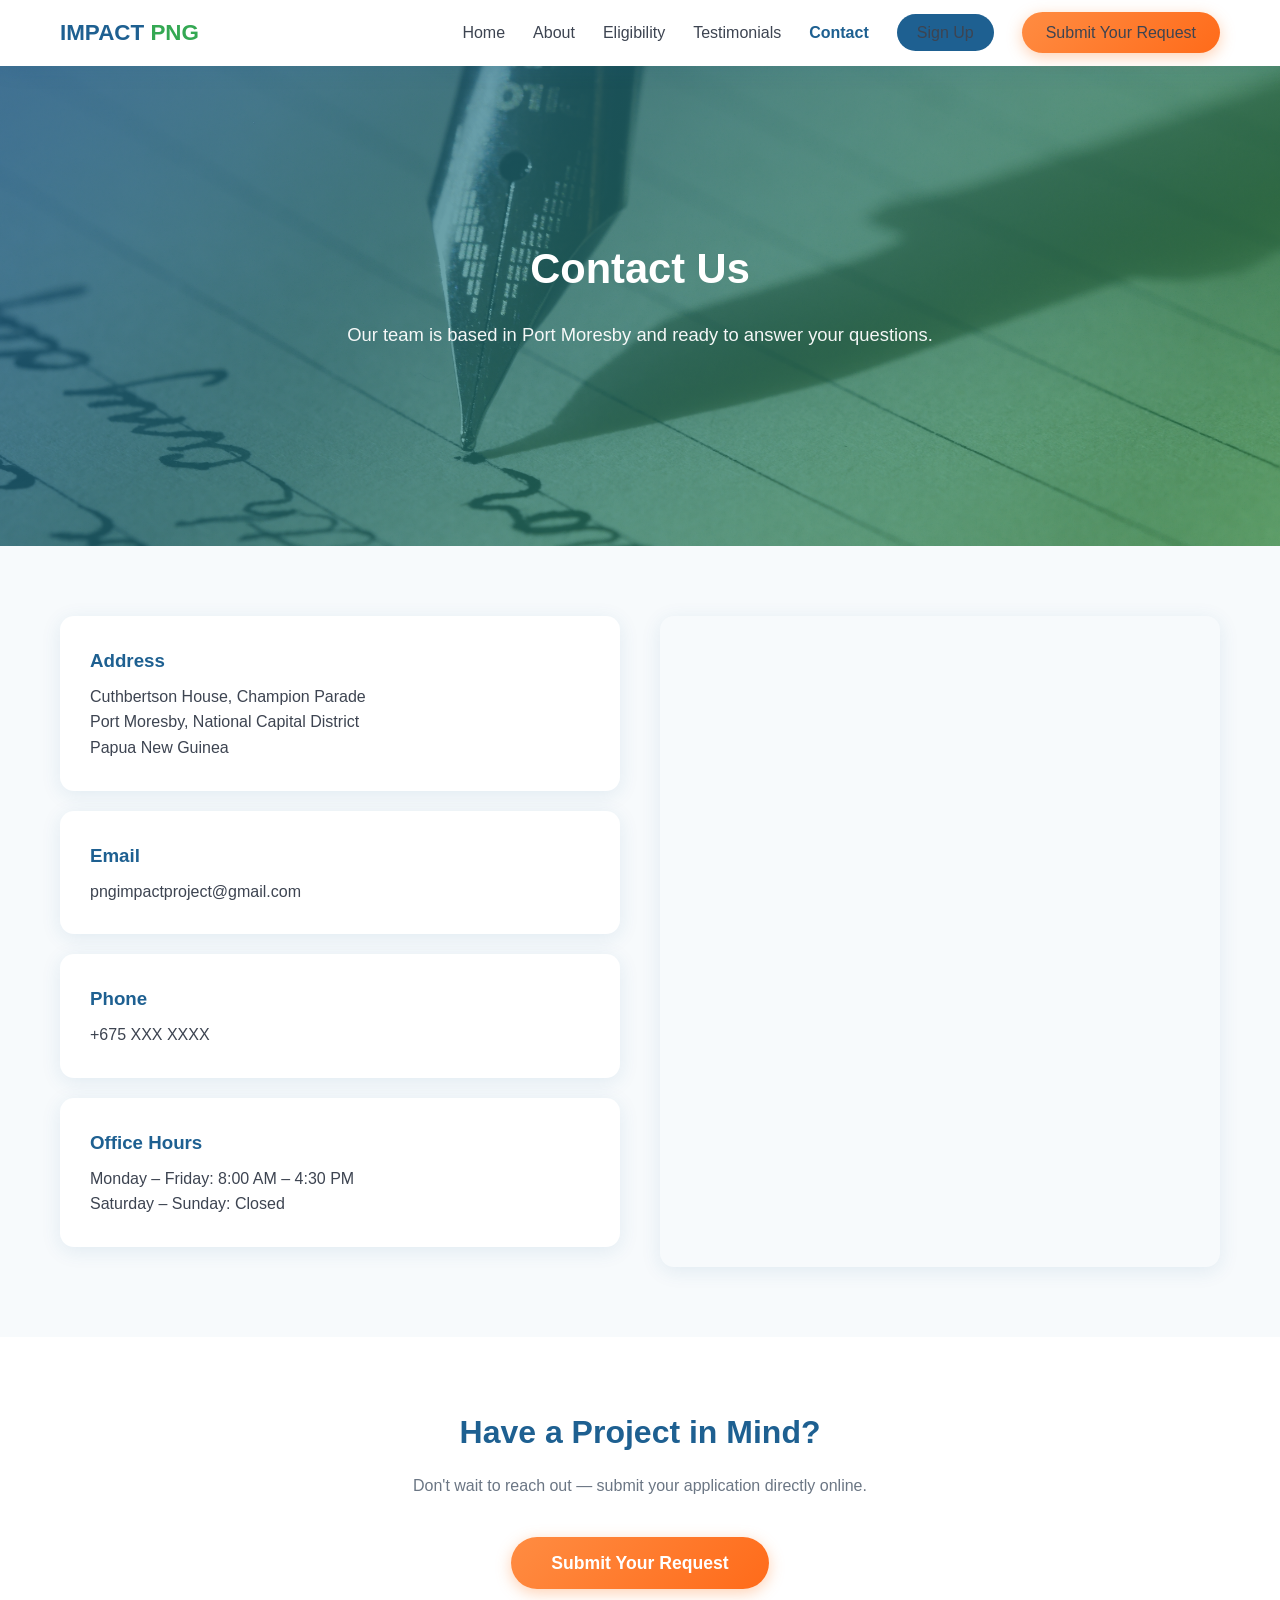
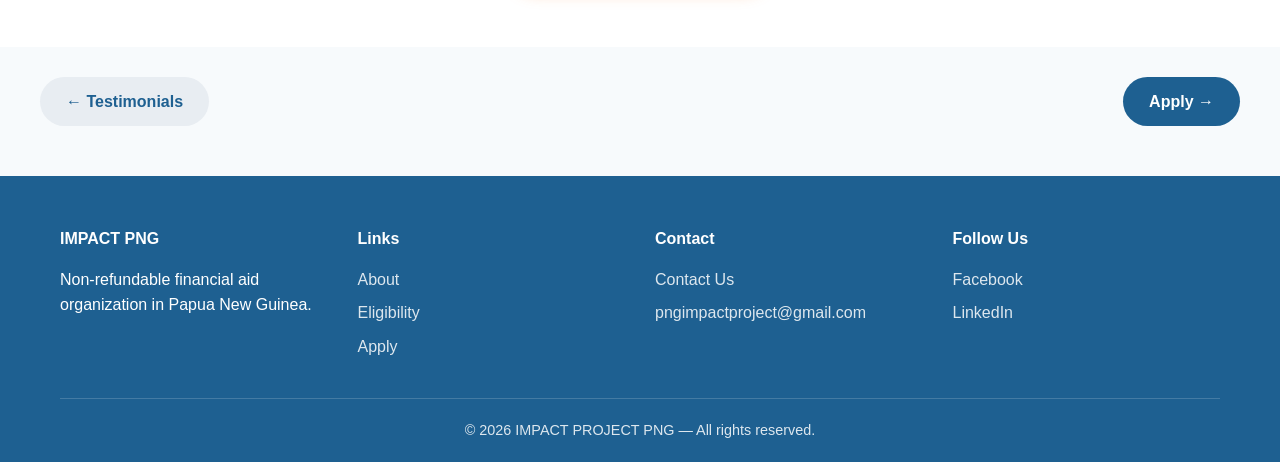
==== contact.html @ 4dd27fd5 "Add files via upload" ====
<!DOCTYPE html>
<html lang="en">
<head>
<meta charset="UTF-8">
<meta name="viewport" content="width=device-width, initial-scale=1.0">
<title>Contact Us | IMPACT PROJECT PNG</title>
<link rel="stylesheet" href="assets/css/style.css">
<style>
  .contact-grid {
    display: grid;
    grid-template-columns: 1fr 1fr;
    gap: 40px;
    align-items: start;
  }
  .contact-info .card { margin-bottom: 20px; }
  .contact-info h3 { color: var(--bleu-principal); margin-bottom: 8px; }
  .map-wrapper {
    border-radius: 14px;
    overflow: hidden;
    box-shadow: var(--ombre);
    height: 100%;
    min-height: 380px;
  }
  .map-wrapper iframe { width: 100%; height: 100%; min-height: 380px; border: 0; }
  @media (max-width: 900px) { .contact-grid { grid-template-columns: 1fr; } }
</style>
</head>
<body>

<header>
  <div class="navbar">
    <div class="logo">IMPACT <span>PNG</span></div>
    <ul class="nav-links">
      <li><a href="index.html">Home</a></li>
      <li><a href="about.html">About</a></li>
      <li><a href="criteria.html">Eligibility</a></li>
      <li><a href="testimonials.html">Testimonials</a></li>
      <li><a href="contact.html" class="active">Contact</a></li>
      <li><a href="apply.html" class="btn-inscrire">Sign Up</a></li>
      <li><a href="apply.html" class="btn-cta">Submit Your Request</a></li>
    </ul>
    <div class="burger"><span></span><span></span><span></span></div>
  </div>
</header>

<section class="hero" style="background-image: url('assets/img/hero-contact.jpg');">
  <div class="hero-content">
    <h1>Contact Us</h1>
    <p>Our team is based in Port Moresby and ready to answer your questions.</p>
  </div>
</section>

<section>
  <div class="container">
    <div class="contact-grid">
      <div class="contact-info">
        <div class="card">
          <h3>Address</h3>
          <p>Cuthbertson House, Champion Parade<br>Port Moresby, National Capital District<br>Papua New Guinea</p>
        </div>
        <div class="card">
          <h3>Email</h3>
          <p><a href="mailto:pngimpactproject@gmail.com">pngimpactproject@gmail.com</a></p>
        </div>
        <div class="card">
          <h3> Phone</h3>
          <p>+675 XXX XXXX</p>
        </div>
        <div class="card">
          <h3>Office Hours</h3>
          <p>Monday – Friday: 8:00 AM – 4:30 PM<br>Saturday – Sunday: Closed</p>
        </div>
      </div>
      <div class="map-wrapper">
        <iframe
          src="https://www.google.com/maps?q=Port+Moresby,+Papua+New+Guinea&output=embed"
          allowfullscreen loading="lazy" referrerpolicy="no-referrer-when-downgrade">
        </iframe>
      </div>
    </div>
  </div>
</section>

<section style="background: var(--blanc);">
  <div class="container">
    <h2 class="section-title">Have a Project in Mind?</h2>
    <p class="section-subtitle">Don't wait to reach out — submit your application directly online.</p>
    <div style="text-align:center;">
      <a href="apply.html" class="btn-cta" style="padding:16px 40px; font-size:1.1rem;">Submit Your Request</a>
    </div>
  </div>
</section>

<div class="page-nav">
  <a href="testimonials.html">← Testimonials</a>
  <a href="apply.html" class="suivant">Apply →</a>
</div>

<footer>
  <div class="container">
    <div class="footer-grid">
      <div>
        <h4>IMPACT PNG</h4>
        <p>Non-refundable financial aid organization in Papua New Guinea.</p>
      </div>
      <div>
        <h4>Links</h4>
        <a href="about.html">About</a>
        <a href="criteria.html">Eligibility</a>
        <a href="apply.html">Apply</a>
      </div>
      <div>
        <h4>Contact</h4>
        <a href="contact.html">Contact Us</a>
        <a href="mailto:pngimpactproject@gmail.com">pngimpactproject@gmail.com</a>
      </div>
      <div>
        <h4>Follow Us</h4>
        <a href="#">Facebook</a>
        <a href="#">LinkedIn</a>
      </div>
    </div>
    <div class="footer-bottom">
      &copy; 2026 IMPACT PROJECT PNG — All rights reserved.
    </div>
  </div>
</footer>

<script src="assets/js/main.js"></script>
</body>
</html>
---- assets/css/style.css ----
/* ===== VARIABLES GLOBALES ===== */
:root {
  --bleu-principal: #1e6091;
  --bleu-clair: #4a9fd8;
  --vert-accent: #34a853;
  --orange-cta: #ff8c42;
  --fond-clair: #f7fafc;
  --blanc: #ffffff;
  --gris-texte: #3d4451;
  --gris-clair: #e8edf2;
  --ombre: 0 4px 20px rgba(30, 96, 145, 0.1);
  --transition: all 0.3s ease;
}

* { margin: 0; padding: 0; box-sizing: border-box; }

body {
  font-family: 'Segoe UI', Arial, sans-serif;
  color: var(--gris-texte);
  background: var(--fond-clair);
  line-height: 1.6;
}

a { text-decoration: none; color: inherit; }
ul { list-style: none; }
img { max-width: 100%; display: block; }

.container {
  max-width: 1200px;
  margin: 0 auto;
  padding: 0 20px;
}

/* ===== HEADER ===== */
header {
  background: var(--blanc);
  box-shadow: var(--ombre);
  position: sticky;
  top: 0;
  z-index: 1000;
}

.navbar {
  display: flex;
  align-items: center;
  justify-content: space-between;
  padding: 15px 20px;
  max-width: 1200px;
  margin: 0 auto;
}

.logo {
  font-size: 1.4rem;
  font-weight: 700;
  color: var(--bleu-principal);
}
.logo span { color: var(--vert-accent); }

.nav-links {
  display: flex;
  gap: 28px;
  align-items: center;
}

.nav-links a {
  font-weight: 500;
  color: var(--gris-texte);
  transition: var(--transition);
  position: relative;
}
.nav-links a:hover { color: var(--bleu-principal); }

.nav-links a.active {
  color: var(--bleu-principal);
  font-weight: 700;
}

/* Bouton "Soumettre ta demande" animé */
.btn-cta {
  background: linear-gradient(135deg, var(--orange-cta), #ff6b1a);
  color: var(--blanc);
  padding: 12px 24px;
  border-radius: 30px;
  font-weight: 700;
  box-shadow: 0 4px 15px rgba(255, 140, 66, 0.4);
  animation: pulse-cta 2s infinite;
  transition: var(--transition);
  white-space: nowrap;
}
.btn-cta:hover {
  transform: translateY(-2px) scale(1.05);
  box-shadow: 0 6px 20px rgba(255, 140, 66, 0.6);
}

@keyframes pulse-cta {
  0%   { box-shadow: 0 0 0 0 rgba(255, 140, 66, 0.6); }
  70%  { box-shadow: 0 0 0 14px rgba(255, 140, 66, 0); }
  100% { box-shadow: 0 0 0 0 rgba(255, 140, 66, 0); }
}

/* Bouton "S'inscrire" secondaire, présent sur presque toutes les pages */
.btn-inscrire {
  background: var(--bleu-principal);
  color: var(--blanc);
  padding: 10px 20px;
  border-radius: 25px;
  font-weight: 600;
  transition: var(--transition);
}
.btn-inscrire:hover {
  background: var(--bleu-clair);
}

/* Menu burger (mobile) */
.burger {
  display: none;
  flex-direction: column;
  gap: 5px;
  cursor: pointer;
}
.burger span {
  width: 26px;
  height: 3px;
  background: var(--bleu-principal);
  border-radius: 2px;
}

/* ===== HERO (image de fond, sur chaque page) ===== */
.hero {
  position: relative;
  min-height: 480px;
  display: flex;
  align-items: center;
  justify-content: center;
  text-align: center;
  color: var(--blanc);
  background-size: cover;
  background-position: center;
}
.hero::before {
  content: "";
  position: absolute;
  inset: 0;
  background: linear-gradient(135deg, rgba(30,96,145,0.75), rgba(52,168,83,0.55));
}
.hero-content {
  position: relative;
  z-index: 2;
  max-width: 750px;
  padding: 20px;
}
.hero-content h1 {
  font-size: 2.6rem;
  margin-bottom: 18px;
  font-weight: 800;
}
.hero-content p {
  font-size: 1.15rem;
  margin-bottom: 26px;
  opacity: 0.95;
}

.btn-hero {
  display: inline-block;
  background: var(--blanc);
  color: var(--bleu-principal);
  padding: 15px 34px;
  border-radius: 30px;
  font-weight: 700;
  transition: var(--transition);
}
.btn-hero:hover {
  transform: translateY(-3px);
  box-shadow: 0 8px 25px rgba(0,0,0,0.2);
}

/* ===== SECTIONS GÉNÉRALES ===== */
section { padding: 70px 0; }
.section-title {
  text-align: center;
  font-size: 2rem;
  color: var(--bleu-principal);
  margin-bottom: 15px;
}
.section-subtitle {
  text-align: center;
  color: #6b7684;
  max-width: 650px;
  margin: 0 auto 50px;
}

.card {
  background: var(--blanc);
  border-radius: 14px;
  padding: 30px;
  box-shadow: var(--ombre);
  transition: var(--transition);
}
.card:hover { transform: translateY(-6px); }

.grid-3 {
  display: grid;
  grid-template-columns: repeat(3, 1fr);
  gap: 30px;
}

/* ===== NAVIGATION SUIVANT / PRÉCÉDENT ===== */
.page-nav {
  display: flex;
  justify-content: space-between;
  padding: 30px 0 50px;
  max-width: 1200px;
  margin: 0 auto;
}
.page-nav a {
  padding: 12px 26px;
  border-radius: 25px;
  font-weight: 600;
  background: var(--gris-clair);
  color: var(--bleu-principal);
  transition: var(--transition);
}
.page-nav a:hover { background: var(--bleu-principal); color: var(--blanc); }
.page-nav .suivant { background: var(--bleu-principal); color: var(--blanc); }
.page-nav .suivant:hover { background: var(--bleu-clair); }

/* ===== FOOTER ===== */
footer {
  background: var(--bleu-principal);
  color: var(--blanc);
  padding: 50px 0 20px;
}
.footer-grid {
  display: grid;
  grid-template-columns: repeat(4, 1fr);
  gap: 30px;
  margin-bottom: 30px;
}
.footer-grid h4 { margin-bottom: 15px; }
.footer-grid a { opacity: 0.85; display: block; margin-bottom: 8px; }
.footer-grid a:hover { opacity: 1; text-decoration: underline; }
.footer-bottom {
  text-align: center;
  padding-top: 20px;
  border-top: 1px solid rgba(255,255,255,0.2);
  font-size: 0.9rem;
  opacity: 0.85;
}

/* ===== RESPONSIVE ===== */
@media (max-width: 900px) {
  .grid-3 { grid-template-columns: 1fr; }
  .footer-grid { grid-template-columns: repeat(2, 1fr); }
}

@media (max-width: 768px) {
  .nav-links {
    position: fixed;
    top: 70px;
    right: -100%;
    flex-direction: column;
    background: var(--blanc);
    width: 250px;
    height: calc(100vh - 70px);
    padding: 30px 20px;
    box-shadow: -4px 0 20px rgba(0,0,0,0.1);
    transition: right 0.35s ease;
    gap: 22px;
  }
  .nav-links.active { right: 0; }
  .burger { display: flex; }
  .hero-content h1 { font-size: 1.9rem; }
}
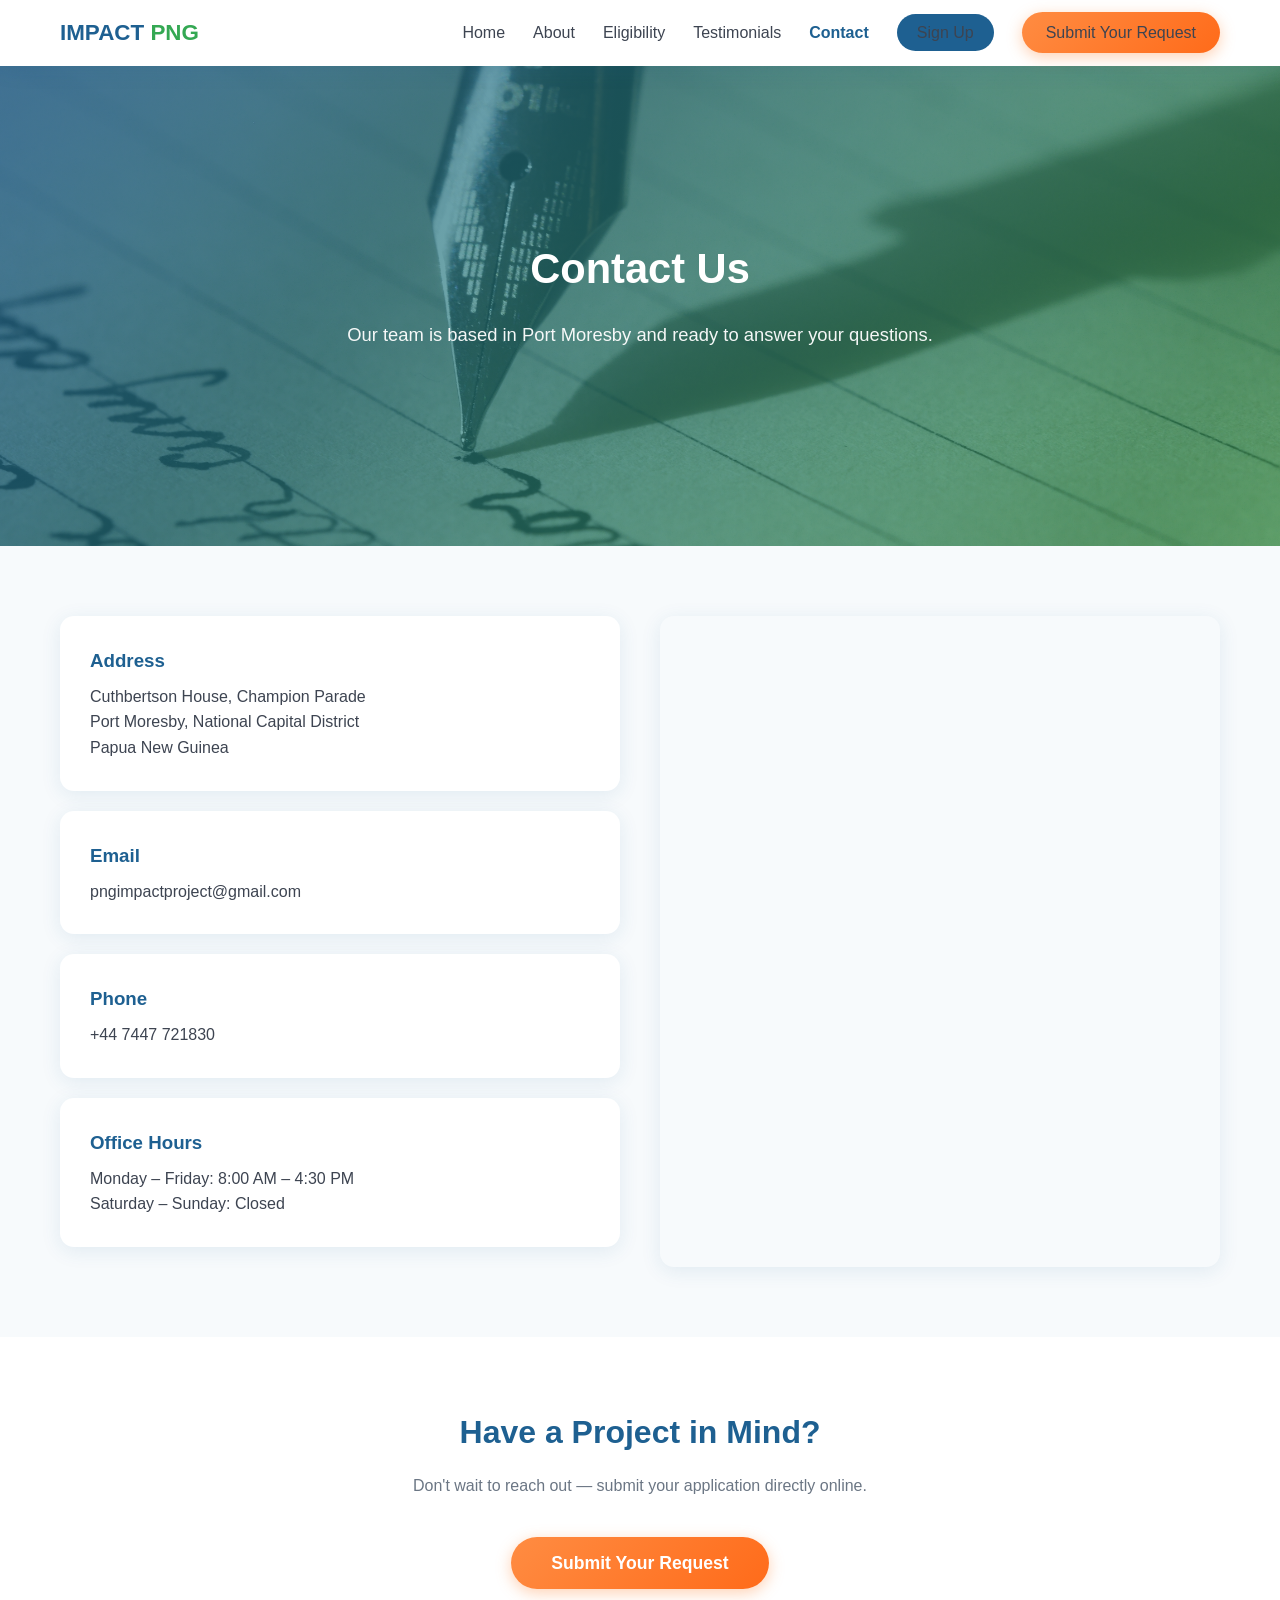
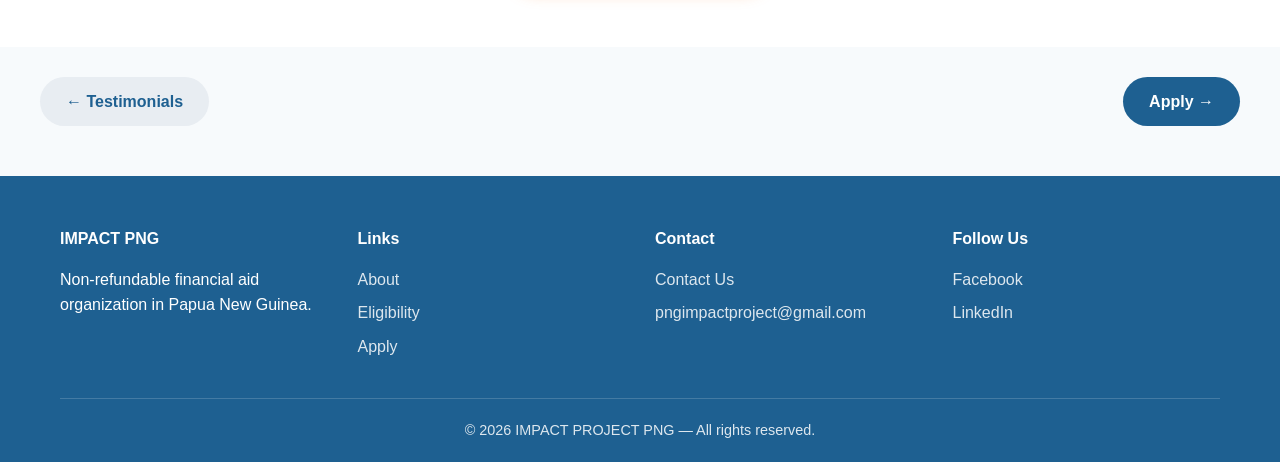
==== commit 92662804: "Update phone number in contact.html" ====
--- a/contact.html
+++ b/contact.html
@@ -64,7 +64,7 @@
         </div>
         <div class="card">
           <h3> Phone</h3>
-          <p>+675 XXX XXXX</p>
+          <p>+44 7447 721830</p>
         </div>
         <div class="card">
           <h3>Office Hours</h3>
